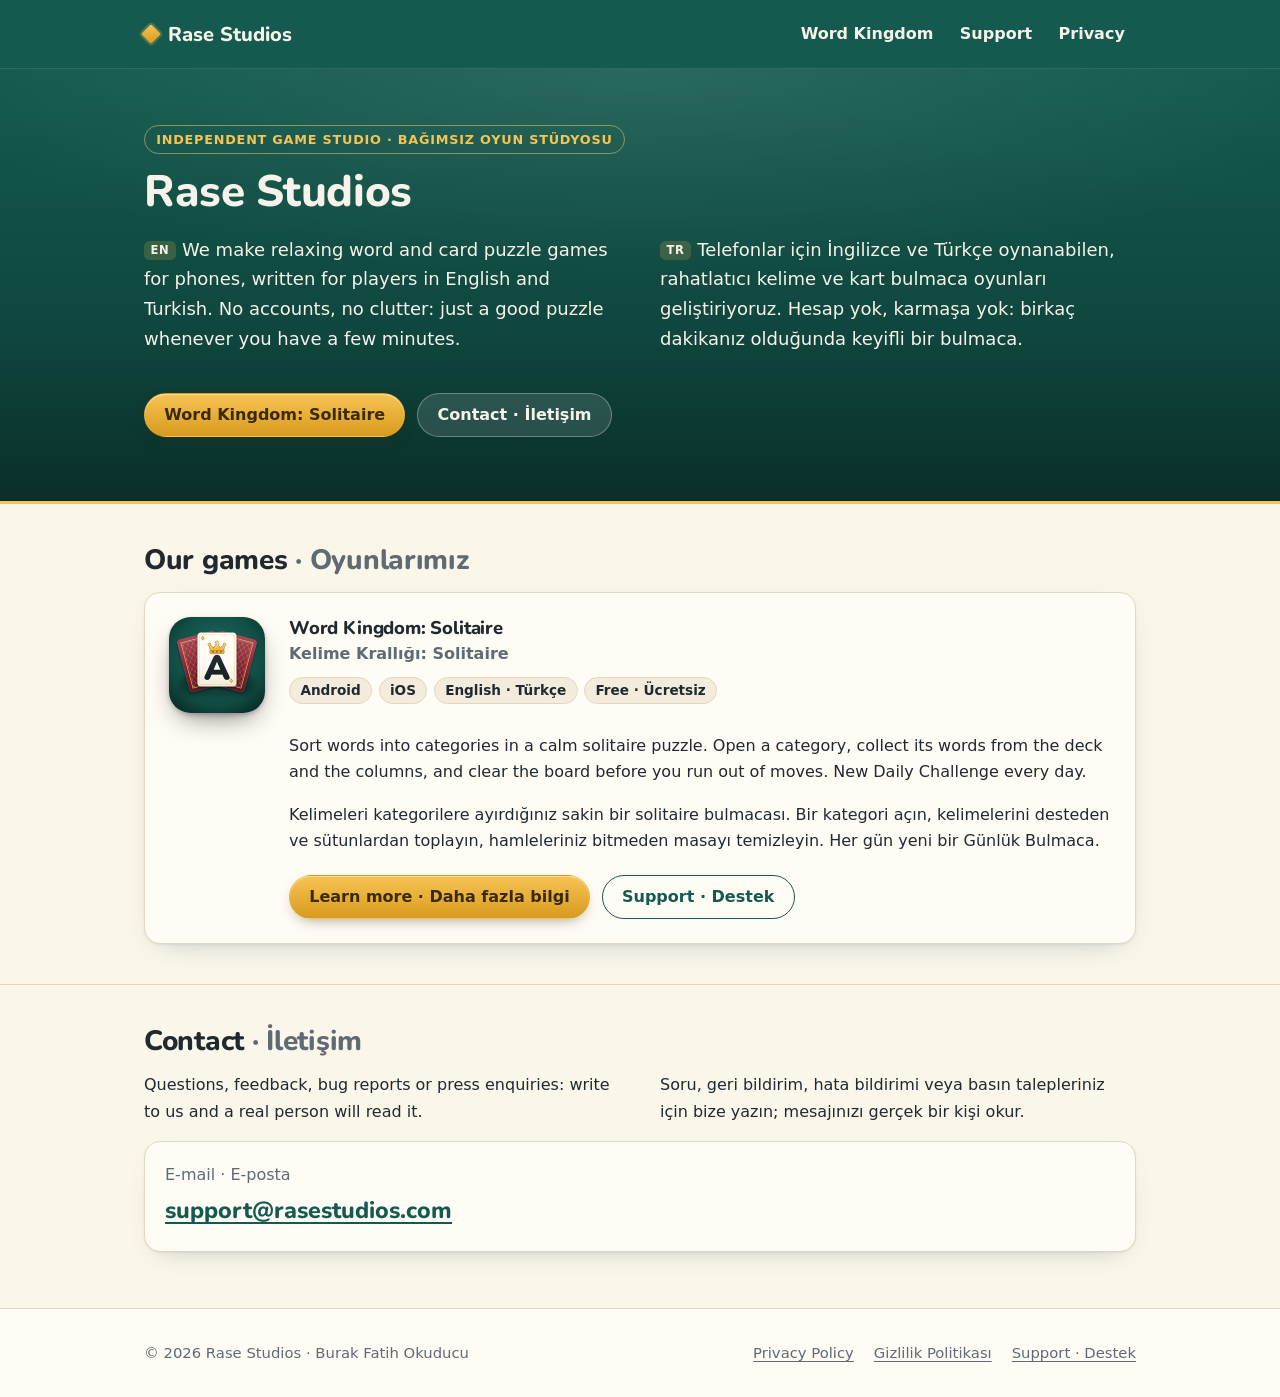
==== index.html @ 753b49c3 "Rase Studios website: Word Kingdom privacy policy, support, app-ads.txt Co-Authored-By: Claude Opus " ====
<!doctype html>
<html lang="en">
<head>
  <meta charset="utf-8">
  <meta name="viewport" content="width=device-width, initial-scale=1, viewport-fit=cover">
  <meta http-equiv="Content-Security-Policy" content="default-src 'none'; style-src 'self'; img-src 'self'; font-src 'self'; base-uri 'none'; form-action 'none'">
  <meta name="referrer" content="strict-origin-when-cross-origin">
  <title>Rase Studios – word and card puzzle games</title>
  <meta name="description" content="Rase Studios is an independent mobile game studio making relaxing word and card puzzle games in English and Turkish. Home of Word Kingdom: Solitaire (Kelime Krallığı: Solitaire).">
  <meta name="color-scheme" content="light dark">
  <meta name="theme-color" content="#145a4e">
  <meta property="og:type" content="website">
  <meta property="og:site_name" content="Rase Studios">
  <meta property="og:title" content="Rase Studios">
  <meta property="og:description" content="Relaxing word and card puzzle games in English and Turkish.">
  <link rel="icon" href="favicon.ico" sizes="any">
  <link rel="icon" href="assets/favicon-32.png" type="image/png" sizes="32x32">
  <link rel="apple-touch-icon" href="assets/apple-touch-icon.png">
  <link rel="stylesheet" href="assets/style.css">
</head>
<body>
  <a class="skip-link" href="#main">Skip to content</a>

  <header class="site-header felt">
    <div class="wrap">
      <a class="brand" href="./" aria-current="page"><span class="brand-mark" aria-hidden="true"></span>Rase Studios</a>
      <nav class="site-nav" aria-label="Main">
        <ul>
          <li><a href="word-kingdom/">Word Kingdom</a></li>
          <li><a href="word-kingdom/support/">Support</a></li>
          <li><a href="word-kingdom/privacy/">Privacy</a></li>
        </ul>
      </nav>
    </div>
  </header>

  <main id="main">
    <section class="hero felt banner" aria-labelledby="intro-title">
      <div class="wrap">
        <p class="eyebrow">Independent game studio · Bağımsız oyun stüdyosu</p>
        <h1 id="intro-title">Rase Studios</h1>
        <div class="bilingual">
          <p class="lead"><span class="lang-tag" aria-hidden="true">EN</span>We make relaxing word and card puzzle games for phones, written for players in English and Turkish. No accounts, no clutter: just a good puzzle whenever you have a few minutes.</p>
          <p class="lead" lang="tr"><span class="lang-tag" aria-hidden="true">TR</span>Telefonlar için İngilizce ve Türkçe oynanabilen, rahatlatıcı kelime ve kart bulmaca oyunları geliştiriyoruz. Hesap yok, karmaşa yok: birkaç dakikanız olduğunda keyifli bir bulmaca.</p>
        </div>
        <div class="btn-row">
          <a class="btn btn-gold" href="word-kingdom/">Word Kingdom: Solitaire</a>
          <a class="btn btn-glass" href="#contact">Contact · İletişim</a>
        </div>
      </div>
    </section>

    <section class="section" aria-labelledby="games-title">
      <div class="wrap">
        <h2 id="games-title">Our games <span class="muted" lang="tr">· Oyunlarımız</span></h2>
        <article class="card app-card" aria-labelledby="wk-title">
          <img class="app-icon" src="assets/icon-192.png" width="96" height="96" alt="Word Kingdom: Solitaire app icon: a crowned card fanned between two burgundy card backs">
          <div class="app-card-head">
            <h3 id="wk-title">Word Kingdom: Solitaire</h3>
            <p class="alt-name" lang="tr">Kelime Krallığı: Solitaire</p>
            <ul class="chips" aria-label="Details">
              <li class="chip">Android</li>
              <li class="chip">iOS</li>
              <li class="chip">English · Türkçe</li>
              <li class="chip">Free · Ücretsiz</li>
            </ul>
          </div>
          <div class="app-card-body">
            <p>Sort words into categories in a calm solitaire puzzle. Open a category, collect its words from the deck and the columns, and clear the board before you run out of moves. New Daily Challenge every day.</p>
            <p lang="tr">Kelimeleri kategorilere ayırdığınız sakin bir solitaire bulmacası. Bir kategori açın, kelimelerini desteden ve sütunlardan toplayın, hamleleriniz bitmeden masayı temizleyin. Her gün yeni bir Günlük Bulmaca.</p>
          </div>
          <p class="actions btn-row">
            <a class="btn btn-gold" href="word-kingdom/"><span>Learn more <span lang="tr">· Daha fazla bilgi</span></span></a>
            <a class="btn btn-outline" href="word-kingdom/support/"><span>Support <span lang="tr">· Destek</span></span></a>
          </p>
        </article>
      </div>
    </section>

    <section class="section" id="contact" aria-labelledby="contact-title">
      <div class="wrap">
        <h2 id="contact-title">Contact <span class="muted" lang="tr">· İletişim</span></h2>
        <div class="bilingual">
          <div>
            <p>Questions, feedback, bug reports or press enquiries: write to us and a real person will read it.</p>
          </div>
          <div lang="tr">
            <p>Soru, geri bildirim, hata bildirimi veya basın talepleriniz için bize yazın; mesajınızı gerçek bir kişi okur.</p>
          </div>
        </div>
        <p class="card contact-card">
          <span class="muted">E-mail · E-posta</span>
          <a class="email" href="mailto:support@rasestudios.com">support@rasestudios.com</a>
        </p>
      </div>
    </section>
  </main>

  <footer class="site-footer">
    <div class="wrap">
      <p>© 2026 Rase Studios · Burak Fatih Okuducu</p>
      <ul>
        <li><a href="word-kingdom/privacy/">Privacy Policy</a></li>
        <li><a href="word-kingdom/gizlilik/" lang="tr" hreflang="tr">Gizlilik Politikası</a></li>
        <li><a href="word-kingdom/support/">Support · Destek</a></li>
      </ul>
    </div>
  </footer>
</body>
</html>
---- assets/style.css ----
/* Rase Studios website. One stylesheet, no external resources.
   Brand colours follow lib/core/theme/app_colors.dart (teal felt, gold, burgundy). */

@font-face {
  font-family: "Nunito";
  src: url("fonts/nunito-800.woff") format("woff");
  font-weight: 800;
  font-style: normal;
  font-display: swap;
}

:root {
  color-scheme: light dark;

  /* Brand */
  --felt-top: #145a4e;
  --felt: #0f473e;
  --felt-deep: #0a2e29;
  --gold: #f6c453;
  --gold-dark: #d99a1e;
  --gold-ink: #3a2a06;
  --burgundy: #8c2638;
  --burgundy-dark: #5e1524;
  --on-felt: #f7f3ea;
  --on-felt-muted: #d6e2dd;

  /* Category accents (AppColors.categoryColors) */
  --cat-coral: #ef6351;
  --cat-blue: #3d8bfd;
  --cat-emerald: #2fb57a;
  --cat-violet: #9b6cf0;
  --cat-amber: #f2a33a;
  --cat-pink: #e2559a;

  /* Light theme (default) */
  --bg: #fbf6ea;
  --surface: #fffcf5;
  --surface-2: #f3ebdb;
  --border: #e2d6bf;
  --text: #1f2a30;
  --muted: #5e6b72;
  --link: #145a4e;
  --link-hover: #8c2638;
  --accent: #8c2638;
  --focus: #8c2638;
  --callout: #fdf1d3;
  --shadow: 0 1px 2px rgb(31 42 48 / 6%), 0 10px 28px -16px rgb(15 71 62 / 35%);

  --font-body: system-ui, -apple-system, "Segoe UI", Roboto, "Helvetica Neue", Arial, "Noto Sans", sans-serif;
  --font-head: "Nunito", system-ui, -apple-system, "Segoe UI", Roboto, Arial, sans-serif;
  --radius: 1rem;
  --gutter: 1rem;
}

@media (prefers-color-scheme: dark) {
  :root {
    --bg: #0a2e29;
    --surface: #103f38;
    --surface-2: #16534a;
    --border: rgb(255 255 255 / 14%);
    --text: #f7f3ea;
    --muted: #c7d3cd;
    --link: #f6c453;
    --link-hover: #ffe08a;
    --accent: #f6c453;
    --focus: #f6c453;
    --callout: #16534a;
    --shadow: 0 1px 2px rgb(0 0 0 / 30%), 0 12px 30px -18px rgb(0 0 0 / 70%);
  }
}

/* ---------- Base ---------- */

*,
*::before,
*::after {
  box-sizing: border-box;
}

html {
  -webkit-text-size-adjust: 100%;
  text-size-adjust: 100%;
}

@media (prefers-reduced-motion: no-preference) {
  html {
    scroll-behavior: smooth;
  }
}

body {
  margin: 0;
  min-height: 100vh;
  display: flex;
  flex-direction: column;
  background: var(--bg);
  color: var(--text);
  font-family: var(--font-body);
  font-size: 1rem;
  line-height: 1.65;
  overflow-wrap: break-word;
}

main {
  flex: 1 0 auto;
}

h1,
h2,
h3 {
  font-family: var(--font-head);
  font-weight: 800;
  line-height: 1.2;
  letter-spacing: -0.01em;
  margin: 0 0 0.5em;
  text-wrap: balance;
}

h1 {
  font-size: clamp(1.85rem, 1.35rem + 2.4vw, 2.75rem);
}

h2 {
  font-size: clamp(1.35rem, 1.15rem + 1vw, 1.75rem);
  margin-top: 2.25rem;
}

h3 {
  font-size: 1.15rem;
  margin-top: 1.5rem;
}

p,
ul,
ol,
dl,
table {
  margin: 0 0 1rem;
}

li + li {
  margin-top: 0.35rem;
}

a {
  color: var(--link);
  text-decoration-thickness: 0.08em;
  text-underline-offset: 0.18em;
}

a:hover {
  color: var(--link-hover);
}

:focus-visible {
  outline: 3px solid var(--focus);
  outline-offset: 2px;
  border-radius: 4px;
}

img {
  max-width: 100%;
  height: auto;
}

strong {
  font-weight: 700;
}

small {
  font-size: 0.875rem;
}

[id] {
  scroll-margin-top: 1rem;
}

.wrap {
  width: 100%;
  max-width: 64rem;
  margin-inline: auto;
  padding-inline: max(var(--gutter), env(safe-area-inset-left)) max(var(--gutter), env(safe-area-inset-right));
}

.prose {
  max-width: 46rem;
}

.muted {
  color: var(--muted);
}

.visually-hidden {
  position: absolute !important;
  width: 1px;
  height: 1px;
  margin: -1px;
  padding: 0;
  overflow: hidden;
  clip: rect(0 0 0 0);
  white-space: nowrap;
  border: 0;
}

.skip-link {
  position: absolute;
  left: 1rem;
  top: -10rem;
  z-index: 10;
  padding: 0.6rem 1rem;
  border-radius: 0.5rem;
  background: var(--gold);
  color: var(--gold-ink);
  font-weight: 700;
  text-decoration: none;
}

.skip-link:focus {
  top: 1rem;
}

/* ---------- Header (always on dark felt) ---------- */

.felt {
  --link: var(--gold);
  --link-hover: #ffe08a;
  --focus: var(--gold);
  color: var(--on-felt);
  background-color: var(--felt);
}

/* The header and the page banner below it read as one felt surface. */
.site-header {
  background-color: var(--felt-top);
  border-bottom: 1px solid rgb(255 255 255 / 10%);
}

.banner {
  background-image:
    radial-gradient(ellipse 80% 70% at 50% 0%, rgb(255 255 255 / 9%), transparent 70%),
    linear-gradient(180deg, var(--felt-top), var(--felt) 60%, var(--felt-deep));
  border-bottom: 3px solid var(--gold);
}

.site-header .wrap {
  display: flex;
  flex-wrap: wrap;
  align-items: center;
  justify-content: space-between;
  gap: 0.25rem 1rem;
  padding-block: 0.75rem;
}

.brand {
  display: inline-flex;
  align-items: center;
  gap: 0.6rem;
  min-height: 44px;
  font-family: var(--font-head);
  font-weight: 800;
  font-size: 1.25rem;
  color: var(--on-felt);
  text-decoration: none;
}

.brand:hover {
  color: var(--gold);
}

.brand-mark {
  width: 0.7em;
  height: 0.7em;
  flex: none;
  border-radius: 2px;
  background: linear-gradient(135deg, var(--gold), var(--gold-dark));
  box-shadow: 0 0 0 2px rgb(246 196 83 / 25%);
  transform: rotate(45deg);
}

.site-nav ul {
  display: flex;
  flex-wrap: wrap;
  gap: 0.25rem;
  margin: 0;
  padding: 0;
  list-style: none;
}

.site-nav li + li {
  margin-top: 0;
}

.site-nav a {
  display: inline-flex;
  align-items: center;
  min-height: 44px;
  padding: 0.35rem 0.7rem;
  border-radius: 0.6rem;
  color: var(--on-felt);
  font-weight: 600;
  text-decoration: none;
}

.site-nav a:hover {
  background: rgb(255 255 255 / 10%);
  color: var(--on-felt);
}

.site-nav a[aria-current="page"] {
  color: var(--gold);
  box-shadow: inset 0 -2px 0 var(--gold);
  border-radius: 0.6rem 0.6rem 0 0;
}

/* ---------- Hero ---------- */

.hero {
  padding-block: 2.5rem 3rem;
}

.hero h1 {
  margin-bottom: 0.35em;
}

.banner .lead {
  font-size: 1.125rem;
  color: var(--on-felt);
  max-width: 40rem;
}

.hero .subtitle {
  color: var(--on-felt-muted);
}

.eyebrow {
  display: inline-block;
  margin: 0 0 0.75rem;
  padding: 0.2rem 0.7rem;
  border: 1px solid rgb(246 196 83 / 55%);
  border-radius: 999px;
  color: var(--gold);
  font-size: 0.8rem;
  font-weight: 700;
  letter-spacing: 0.06em;
  text-transform: uppercase;
}

.hero-app {
  display: grid;
  gap: 1.25rem;
  align-items: center;
}

.hero-app .app-icon {
  width: 104px;
  height: 104px;
}

.hero-app .subtitle {
  margin: 0 0 0.25rem;
  font-family: var(--font-head);
  font-weight: 800;
  font-size: 1.15rem;
}

.taglines {
  margin: 0.75rem 0 0;
  padding: 0;
  list-style: none;
}

.taglines li + li {
  margin-top: 0.1rem;
}

@media (min-width: 40rem) {
  .hero {
    padding-block: 3.5rem 4rem;
  }

  .hero-app {
    grid-template-columns: auto 1fr;
    gap: 1.75rem;
  }

  .hero-app .app-icon {
    width: 128px;
    height: 128px;
  }
}

.app-icon {
  display: block;
  border-radius: 22.5%;
  box-shadow: 0 2px 4px rgb(0 0 0 / 20%), 0 12px 28px -10px rgb(0 0 0 / 55%);
}

/* ---------- Bilingual blocks ---------- */

.bilingual {
  display: grid;
  gap: 1rem 2.5rem;
}

@media (min-width: 48rem) {
  .bilingual {
    grid-template-columns: 1fr 1fr;
  }
}

.lang-tag {
  display: inline-block;
  margin-right: 0.4rem;
  padding: 0 0.4rem;
  border-radius: 0.35rem;
  background: rgb(246 196 83 / 18%);
  color: inherit;
  font-size: 0.72rem;
  font-weight: 700;
  letter-spacing: 0.06em;
  vertical-align: 0.12em;
}

.lang-nav {
  display: flex;
  flex-wrap: wrap;
  gap: 0.5rem;
  margin: 1.5rem 0 0;
  padding: 0;
  list-style: none;
}

.lang-nav li + li {
  margin-top: 0;
}

/* ---------- Sections & cards ---------- */

.section {
  padding-block: 2.5rem;
}

.section + .section {
  border-top: 1px solid var(--border);
}

.section > .wrap > h2:first-child,
.section > .wrap > .prose > h2:first-child {
  margin-top: 0;
}

.card {
  background: var(--surface);
  border: 1px solid var(--border);
  border-radius: var(--radius);
  padding: 1.25rem;
  box-shadow: var(--shadow);
}

.card > :last-child {
  margin-bottom: 0;
}

.app-card {
  display: grid;
  grid-template-columns: 72px 1fr;
  gap: 1rem;
  align-items: start;
}

.app-card .app-icon {
  width: 72px;
  height: 72px;
}

.app-card h3 {
  margin: 0;
}

.app-card .alt-name {
  margin: 0.1rem 0 0.6rem;
  color: var(--muted);
  font-weight: 600;
}

.app-card .chips {
  margin-bottom: 0;
}

.app-card-body,
.app-card .actions {
  grid-column: 1 / -1;
}

.app-card .actions {
  margin-top: 0;
}

.app-card-body > :last-child {
  margin-bottom: 0;
}

@media (min-width: 40rem) {
  .app-card {
    grid-template-columns: 96px 1fr;
    gap: 1.25rem 1.5rem;
    padding: 1.5rem;
  }

  .app-card .app-icon {
    width: 96px;
    height: 96px;
  }

  .app-card-body,
  .app-card .actions {
    grid-column: 2;
  }
}

.chips {
  display: flex;
  flex-wrap: wrap;
  gap: 0.4rem;
  margin: 0 0 1rem;
  padding: 0;
  list-style: none;
}

.chips li + li {
  margin-top: 0;
}

.chip {
  display: inline-block;
  padding: 0.1rem 0.65rem;
  border: 1px solid var(--border);
  border-radius: 999px;
  background: var(--surface-2);
  color: var(--text);
  font-size: 0.85rem;
  font-weight: 600;
}

.features {
  display: grid;
  gap: 1rem;
  margin: 1.5rem 0 0;
  padding: 0;
  list-style: none;
}

.features li + li {
  margin-top: 0;
}

@media (min-width: 40rem) {
  .features {
    grid-template-columns: repeat(2, 1fr);
  }
}

@media (min-width: 60rem) {
  .features {
    grid-template-columns: repeat(3, 1fr);
  }
}

.feature {
  border-top: 4px solid var(--accent-color, var(--gold));
}

.feature h3 {
  margin-top: 0;
}

.accent-coral { --accent-color: var(--cat-coral); }
.accent-blue { --accent-color: var(--cat-blue); }
.accent-emerald { --accent-color: var(--cat-emerald); }
.accent-violet { --accent-color: var(--cat-violet); }
.accent-amber { --accent-color: var(--cat-amber); }
.accent-pink { --accent-color: var(--cat-pink); }

.callout {
  margin: 0 0 1.25rem;
  padding: 1rem 1.25rem;
  border-left: 4px solid var(--gold-dark);
  border-radius: 0 0.75rem 0.75rem 0;
  background: var(--callout);
}

.callout > :last-child {
  margin-bottom: 0;
}

.callout h2,
.callout h3 {
  margin-top: 0;
}

/* ---------- Buttons ---------- */

.btn-row {
  display: flex;
  flex-wrap: wrap;
  gap: 0.75rem;
  margin: 1.5rem 0 0;
}

.btn {
  display: inline-flex;
  align-items: center;
  justify-content: center;
  gap: 0.5rem;
  min-height: 44px;
  padding: 0.55rem 1.2rem;
  border: 1px solid transparent;
  border-radius: 999px;
  font-weight: 700;
  line-height: 1.25;
  text-decoration: none;
}

.btn-gold {
  background: linear-gradient(180deg, var(--gold), var(--gold-dark));
  color: var(--gold-ink);
  box-shadow: 0 1px 0 rgb(255 255 255 / 40%) inset, 0 6px 16px -8px rgb(58 42 6 / 60%);
}

.btn-gold:hover {
  color: var(--gold-ink);
  filter: brightness(1.05);
}

.btn-outline {
  border-color: currentColor;
  color: var(--link);
}

.btn-glass {
  border-color: rgb(255 255 255 / 30%);
  background: rgb(255 255 255 / 12%);
  color: var(--on-felt);
}

.btn-glass:hover {
  background: rgb(255 255 255 / 20%);
  color: var(--on-felt);
}

.store-btn {
  flex-direction: column;
  align-items: flex-start;
  gap: 0;
  min-width: 11rem;
  padding: 0.5rem 1.25rem;
  border-radius: 0.85rem;
}

.store-btn .small {
  font-size: 0.75rem;
  font-weight: 600;
  opacity: 0.85;
}

.store-btn .big {
  font-family: var(--font-head);
  font-weight: 800;
  font-size: 1.1rem;
}

.store-note {
  margin: 0.75rem 0 0;
  font-size: 0.875rem;
  color: var(--on-felt-muted);
}

/* ---------- Legal pages ---------- */

.doc-header {
  padding-block: 2.25rem 2.5rem;
}

.doc-header h1 {
  margin-bottom: 0.4em;
}

.doc-meta {
  display: flex;
  flex-wrap: wrap;
  gap: 0.25rem 1.25rem;
  margin: 0;
  padding: 0;
  list-style: none;
  color: var(--on-felt-muted);
  font-size: 0.95rem;
}

.doc-meta li + li {
  margin-top: 0;
}

.doc-meta strong {
  color: var(--on-felt);
}

.doc-actions {
  display: flex;
  flex-wrap: wrap;
  gap: 0.75rem;
  margin-top: 1.25rem;
}

.doc {
  padding-block: 2rem 3rem;
}

.doc h2 {
  padding-top: 1.25rem;
  border-top: 1px solid var(--border);
}

.doc h2 .num {
  color: var(--accent);
}

.doc .callout h2 {
  padding-top: 0;
  border-top: 0;
}

.toc {
  margin: 0 0 2rem;
}

.toc h2 {
  margin: 0 0 0.75rem;
  padding: 0;
  border: 0;
  font-size: 1.15rem;
}

.toc ol {
  margin: 0;
  padding-left: 1.5rem;
}

.toc li + li {
  margin-top: 0.2rem;
}

@media (min-width: 48rem) {
  .toc ol {
    columns: 2;
    column-gap: 2.5rem;
  }

  .toc li {
    break-inside: avoid;
  }
}

.table-wrap {
  margin: 0 0 1.25rem;
  overflow-x: auto;
  border: 1px solid var(--border);
  border-radius: 0.75rem;
  background: var(--surface);
}

table {
  width: 100%;
  min-width: 34rem;
  margin: 0;
  border-collapse: collapse;
  font-size: 0.95rem;
}

caption {
  padding: 0.75rem 1rem 0;
  text-align: left;
  font-weight: 700;
}

th,
td {
  padding: 0.65rem 1rem;
  border-bottom: 1px solid var(--border);
  text-align: left;
  vertical-align: top;
}

thead th {
  background: var(--surface-2);
  font-weight: 700;
}

tbody tr:last-child th,
tbody tr:last-child td {
  border-bottom: 0;
}

tbody th {
  font-weight: 600;
}

/* Narrow screens: each table row becomes a small card (labels from data-label). */
@media (max-width: 39.99rem) {
  .table-wrap.stack {
    overflow: visible;
    border: 0;
    border-radius: 0;
    background: none;
  }

  .stack table {
    min-width: 0;
  }

  .stack caption {
    padding: 0 0 0.75rem;
  }

  .stack thead {
    position: absolute;
    width: 1px;
    height: 1px;
    overflow: hidden;
    clip: rect(0 0 0 0);
    white-space: nowrap;
  }

  .stack tr {
    display: block;
    margin-bottom: 0.75rem;
    overflow: hidden;
    border: 1px solid var(--border);
    border-radius: 0.75rem;
    background: var(--surface);
  }

  .stack tbody th,
  .stack td {
    display: block;
    padding: 0.55rem 1rem;
    border-bottom: 0;
  }

  .stack tbody th {
    background: var(--surface-2);
  }

  .stack td::before {
    content: attr(data-label);
    display: block;
    color: var(--muted);
    font-size: 0.8rem;
    font-weight: 700;
  }
}

dl.contact dt {
  font-weight: 700;
}

dl.contact dd {
  margin: 0 0 0.75rem;
}

.back-to-top {
  margin-top: 2rem;
  font-size: 0.95rem;
}

/* ---------- FAQ ---------- */

.faq {
  margin: 0 0 0.75rem;
  background: var(--surface);
  border: 1px solid var(--border);
  border-radius: 0.85rem;
}

.faq summary {
  display: flex;
  align-items: center;
  justify-content: space-between;
  gap: 1rem;
  min-height: 44px;
  padding: 0.9rem 1.25rem;
  cursor: pointer;
  font-weight: 700;
  list-style: none;
}

.faq summary::-webkit-details-marker {
  display: none;
}

.faq summary::after {
  content: "+";
  flex: none;
  width: 1.75rem;
  height: 1.75rem;
  border-radius: 50%;
  background: var(--surface-2);
  color: var(--accent);
  font-family: var(--font-head);
  font-weight: 800;
  font-size: 1.2rem;
  line-height: 1.75rem;
  text-align: center;
}

.faq[open] summary::after {
  content: "\2212";
}

.faq[open] summary {
  border-bottom: 1px solid var(--border);
}

.faq .faq-body {
  padding: 1rem 1.25rem 0.25rem;
}

.contact-card {
  display: grid;
  gap: 0.25rem 1.5rem;
}

.contact-card .email {
  font-family: var(--font-head);
  font-weight: 800;
  font-size: clamp(1.1rem, 0.95rem + 0.9vw, 1.45rem);
  overflow-wrap: anywhere;
}

/* ---------- Footer ---------- */

.site-footer {
  padding-block: 2rem;
  border-top: 1px solid var(--border);
  background: var(--surface);
  color: var(--muted);
  font-size: 0.925rem;
}

.site-footer .wrap {
  display: flex;
  flex-wrap: wrap;
  justify-content: space-between;
  gap: 1rem 2rem;
}

.site-footer p {
  margin: 0;
}

.site-footer ul {
  display: flex;
  flex-wrap: wrap;
  gap: 0.25rem 1.25rem;
  margin: 0;
  padding: 0;
  list-style: none;
}

.site-footer li + li {
  margin-top: 0;
}

.site-footer a {
  color: var(--muted);
}

.site-footer a:hover {
  color: var(--link-hover);
}

/* ---------- 404 ---------- */

.not-found {
  padding-block: 4rem;
  text-align: center;
}

.not-found .code {
  margin: 0;
  color: var(--gold);
  font-family: var(--font-head);
  font-weight: 800;
  font-size: clamp(4rem, 3rem + 6vw, 7rem);
  line-height: 1;
}

.not-found .btn-row {
  justify-content: center;
}

/* ---------- Print ---------- */

@media print {
  :root {
    --bg: #fff;
    --surface: #fff;
    --surface-2: #f2f2f2;
    --text: #000;
    --muted: #333;
    --link: #000;
    --border: #bbb;
    --on-felt: #000;
    --on-felt-muted: #333;
  }

  .site-nav,
  .skip-link,
  .doc-actions,
  .back-to-top,
  .site-footer ul {
    display: none;
  }

  .felt,
  .banner {
    background: none;
    color: #000;
  }

  .doc-meta,
  .doc-meta strong {
    color: #000;
  }

  .site-header {
    border-bottom: 1px solid #000;
  }

  .brand {
    color: #000;
  }

  a[href^="http"]::after {
    content: " (" attr(href) ")";
    font-size: 0.85em;
  }

  .table-wrap {
    overflow: visible;
  }

  table {
    min-width: 0;
  }
}
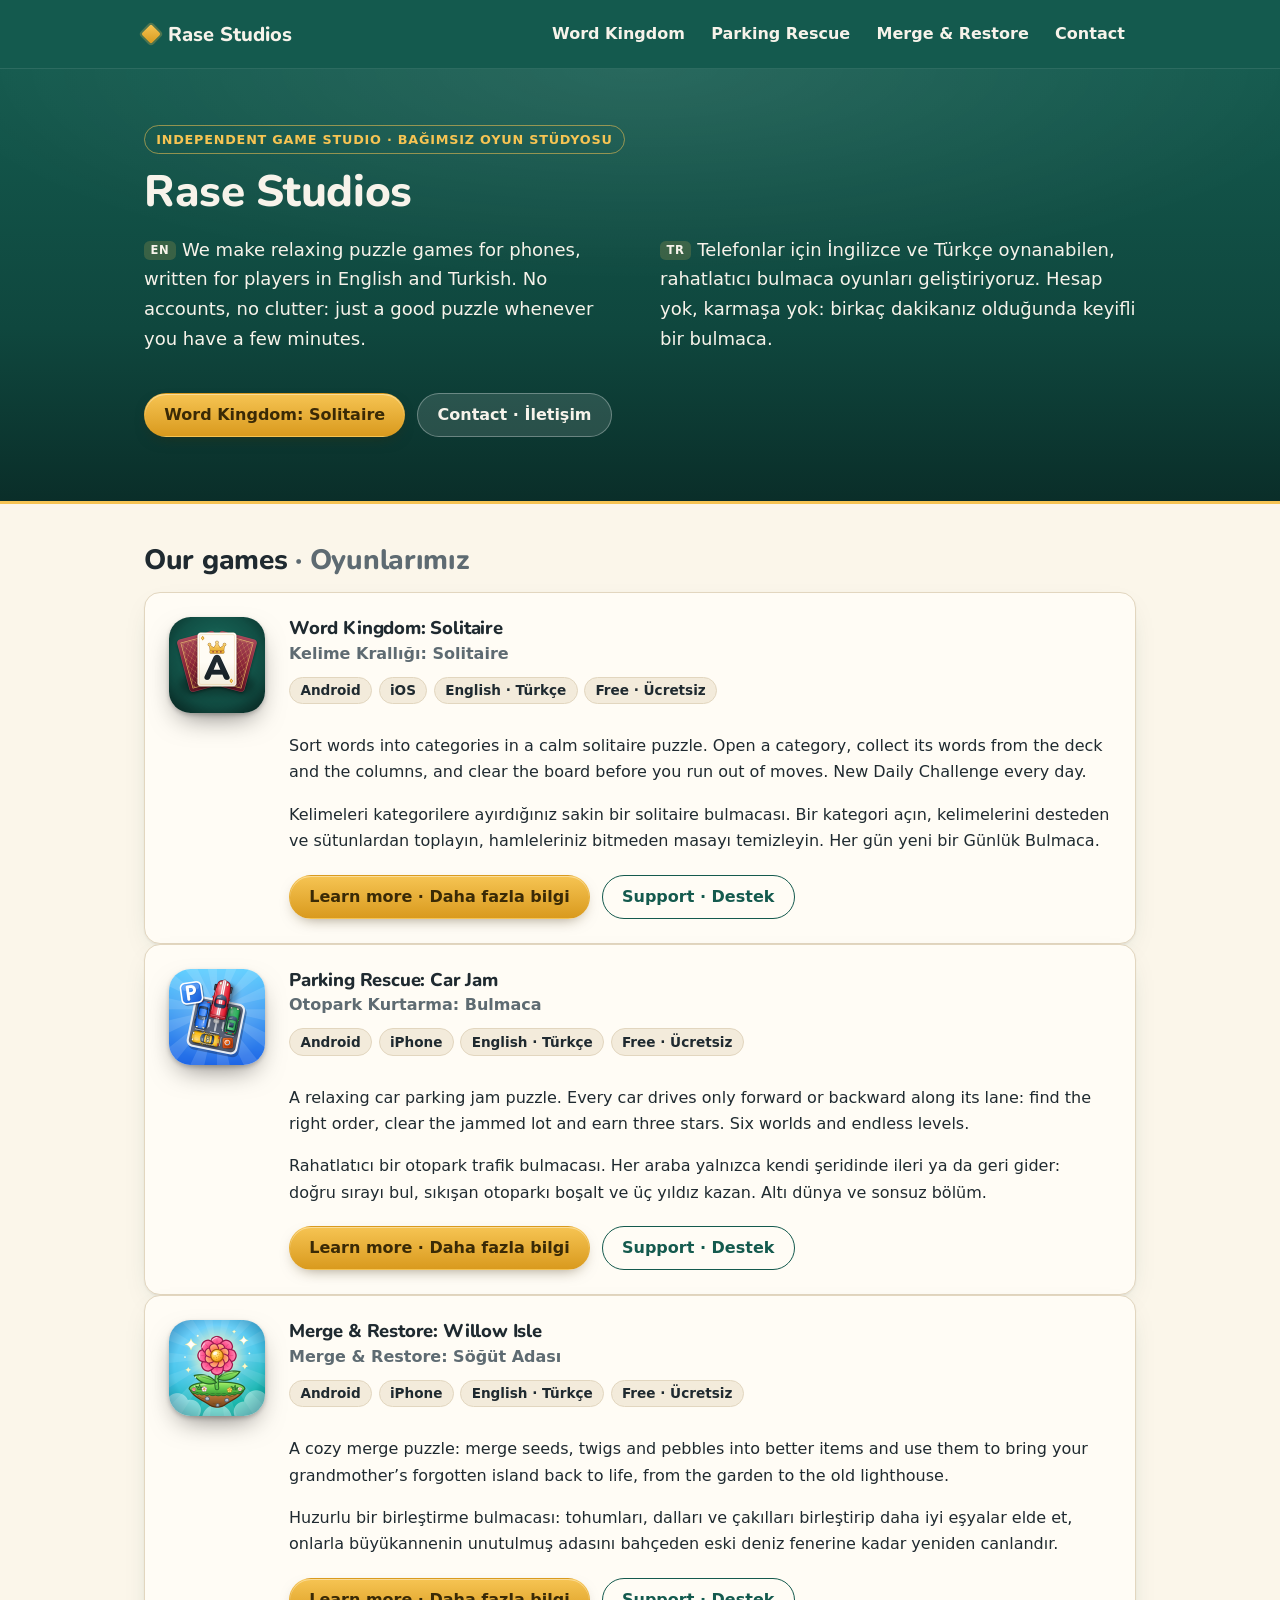
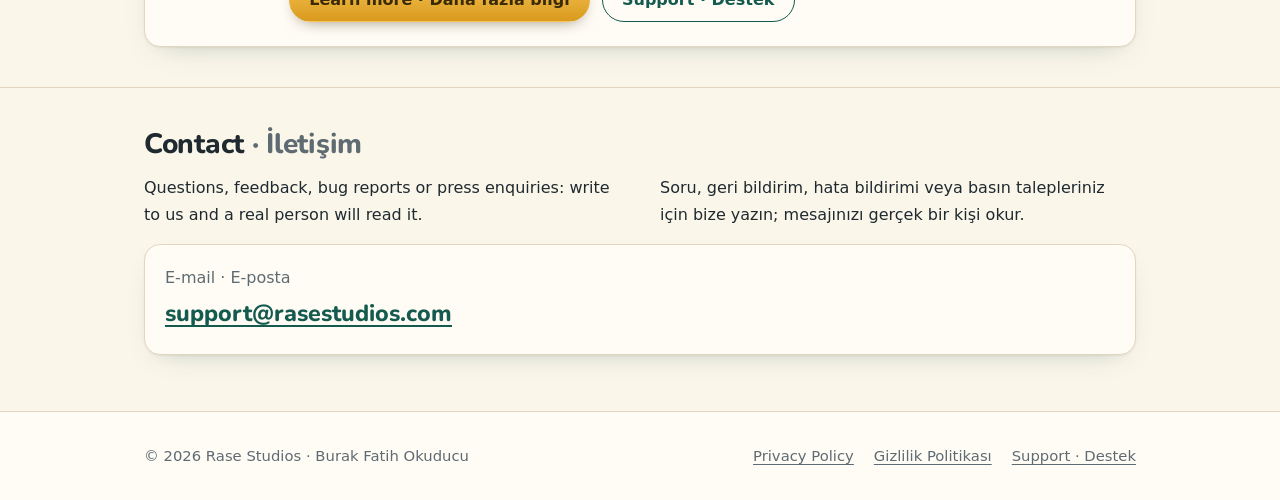
==== commit 7a4da3e8: "Add Parking Rescue and Merge & Restore pages (privacy, gizlilik, support) Co-Authored-By: Claude Opu" ====
--- a/index.html
+++ b/index.html
@@ -5,14 +5,14 @@
   <meta name="viewport" content="width=device-width, initial-scale=1, viewport-fit=cover">
   <meta http-equiv="Content-Security-Policy" content="default-src 'none'; style-src 'self'; img-src 'self'; font-src 'self'; base-uri 'none'; form-action 'none'">
   <meta name="referrer" content="strict-origin-when-cross-origin">
-  <title>Rase Studios – word and card puzzle games</title>
-  <meta name="description" content="Rase Studios is an independent mobile game studio making relaxing word and card puzzle games in English and Turkish. Home of Word Kingdom: Solitaire (Kelime Krallığı: Solitaire).">
+  <title>Rase Studios – relaxing puzzle games</title>
+  <meta name="description" content="Rase Studios is an independent mobile game studio making relaxing puzzle games in English and Turkish: Word Kingdom: Solitaire, Parking Rescue: Car Jam and Merge &amp; Restore: Willow Isle.">
   <meta name="color-scheme" content="light dark">
   <meta name="theme-color" content="#145a4e">
   <meta property="og:type" content="website">
   <meta property="og:site_name" content="Rase Studios">
   <meta property="og:title" content="Rase Studios">
-  <meta property="og:description" content="Relaxing word and card puzzle games in English and Turkish.">
+  <meta property="og:description" content="Relaxing puzzle games in English and Turkish.">
   <link rel="icon" href="favicon.ico" sizes="any">
   <link rel="icon" href="assets/favicon-32.png" type="image/png" sizes="32x32">
   <link rel="apple-touch-icon" href="assets/apple-touch-icon.png">
@@ -27,8 +27,9 @@
       <nav class="site-nav" aria-label="Main">
         <ul>
           <li><a href="word-kingdom/">Word Kingdom</a></li>
-          <li><a href="word-kingdom/support/">Support</a></li>
-          <li><a href="word-kingdom/privacy/">Privacy</a></li>
+          <li><a href="park-rescue/">Parking Rescue</a></li>
+          <li><a href="merge-restore/">Merge &amp; Restore</a></li>
+          <li><a href="#contact">Contact</a></li>
         </ul>
       </nav>
     </div>
@@ -40,8 +41,8 @@
         <p class="eyebrow">Independent game studio · Bağımsız oyun stüdyosu</p>
         <h1 id="intro-title">Rase Studios</h1>
         <div class="bilingual">
-          <p class="lead"><span class="lang-tag" aria-hidden="true">EN</span>We make relaxing word and card puzzle games for phones, written for players in English and Turkish. No accounts, no clutter: just a good puzzle whenever you have a few minutes.</p>
-          <p class="lead" lang="tr"><span class="lang-tag" aria-hidden="true">TR</span>Telefonlar için İngilizce ve Türkçe oynanabilen, rahatlatıcı kelime ve kart bulmaca oyunları geliştiriyoruz. Hesap yok, karmaşa yok: birkaç dakikanız olduğunda keyifli bir bulmaca.</p>
+          <p class="lead"><span class="lang-tag" aria-hidden="true">EN</span>We make relaxing puzzle games for phones, written for players in English and Turkish. No accounts, no clutter: just a good puzzle whenever you have a few minutes.</p>
+          <p class="lead" lang="tr"><span class="lang-tag" aria-hidden="true">TR</span>Telefonlar için İngilizce ve Türkçe oynanabilen, rahatlatıcı bulmaca oyunları geliştiriyoruz. Hesap yok, karmaşa yok: birkaç dakikanız olduğunda keyifli bir bulmaca.</p>
         </div>
         <div class="btn-row">
           <a class="btn btn-gold" href="word-kingdom/">Word Kingdom: Solitaire</a>
@@ -72,6 +73,48 @@
           <p class="actions btn-row">
             <a class="btn btn-gold" href="word-kingdom/"><span>Learn more <span lang="tr">· Daha fazla bilgi</span></span></a>
             <a class="btn btn-outline" href="word-kingdom/support/"><span>Support <span lang="tr">· Destek</span></span></a>
+          </p>
+        </article>
+        <article class="card app-card" aria-labelledby="pr-title">
+          <img class="app-icon" src="park-rescue/icon-192.png" width="96" height="96" alt="Parking Rescue: Car Jam app icon">
+          <div class="app-card-head">
+            <h3 id="pr-title">Parking Rescue: Car Jam</h3>
+            <p class="alt-name" lang="tr">Otopark Kurtarma: Bulmaca</p>
+            <ul class="chips" aria-label="Details">
+              <li class="chip">Android</li>
+              <li class="chip">iPhone</li>
+              <li class="chip">English · Türkçe</li>
+              <li class="chip">Free · Ücretsiz</li>
+            </ul>
+          </div>
+          <div class="app-card-body">
+            <p>A relaxing car parking jam puzzle. Every car drives only forward or backward along its lane: find the right order, clear the jammed lot and earn three stars. Six worlds and endless levels.</p>
+            <p lang="tr">Rahatlatıcı bir otopark trafik bulmacası. Her araba yalnızca kendi şeridinde ileri ya da geri gider: doğru sırayı bul, sıkışan otoparkı boşalt ve üç yıldız kazan. Altı dünya ve sonsuz bölüm.</p>
+          </div>
+          <p class="actions btn-row">
+            <a class="btn btn-gold" href="park-rescue/"><span>Learn more <span lang="tr">· Daha fazla bilgi</span></span></a>
+            <a class="btn btn-outline" href="park-rescue/support/"><span>Support <span lang="tr">· Destek</span></span></a>
+          </p>
+        </article>
+        <article class="card app-card" aria-labelledby="mr-title">
+          <img class="app-icon" src="merge-restore/icon-192.png" width="96" height="96" alt="Merge &amp; Restore: Willow Isle app icon">
+          <div class="app-card-head">
+            <h3 id="mr-title">Merge &amp; Restore: Willow Isle</h3>
+            <p class="alt-name" lang="tr">Merge &amp; Restore: Söğüt Adası</p>
+            <ul class="chips" aria-label="Details">
+              <li class="chip">Android</li>
+              <li class="chip">iPhone</li>
+              <li class="chip">English · Türkçe</li>
+              <li class="chip">Free · Ücretsiz</li>
+            </ul>
+          </div>
+          <div class="app-card-body">
+            <p>A cozy merge puzzle: merge seeds, twigs and pebbles into better items and use them to bring your grandmother’s forgotten island back to life, from the garden to the old lighthouse.</p>
+            <p lang="tr">Huzurlu bir birleştirme bulmacası: tohumları, dalları ve çakılları birleştirip daha iyi eşyalar elde et, onlarla büyükannenin unutulmuş adasını bahçeden eski deniz fenerine kadar yeniden canlandır.</p>
+          </div>
+          <p class="actions btn-row">
+            <a class="btn btn-gold" href="merge-restore/"><span>Learn more <span lang="tr">· Daha fazla bilgi</span></span></a>
+            <a class="btn btn-outline" href="merge-restore/support/"><span>Support <span lang="tr">· Destek</span></span></a>
           </p>
         </article>
       </div>
